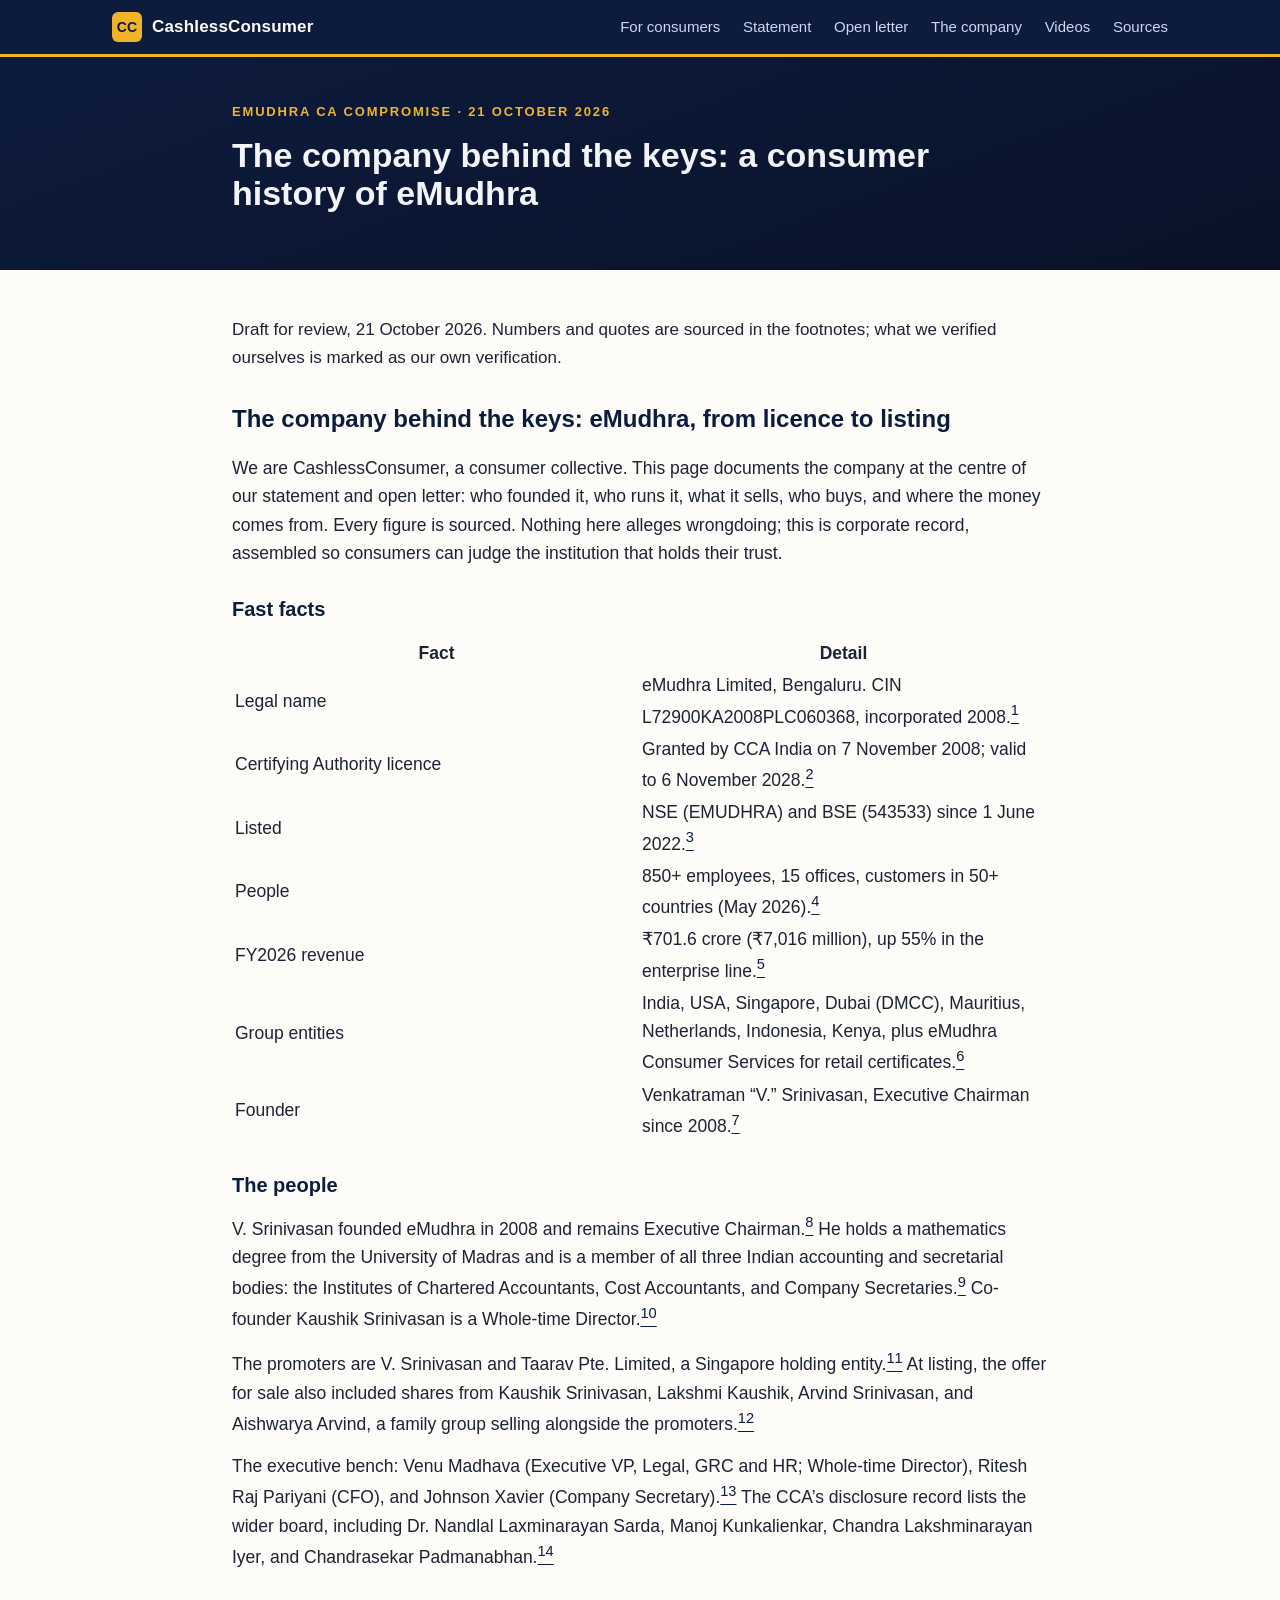
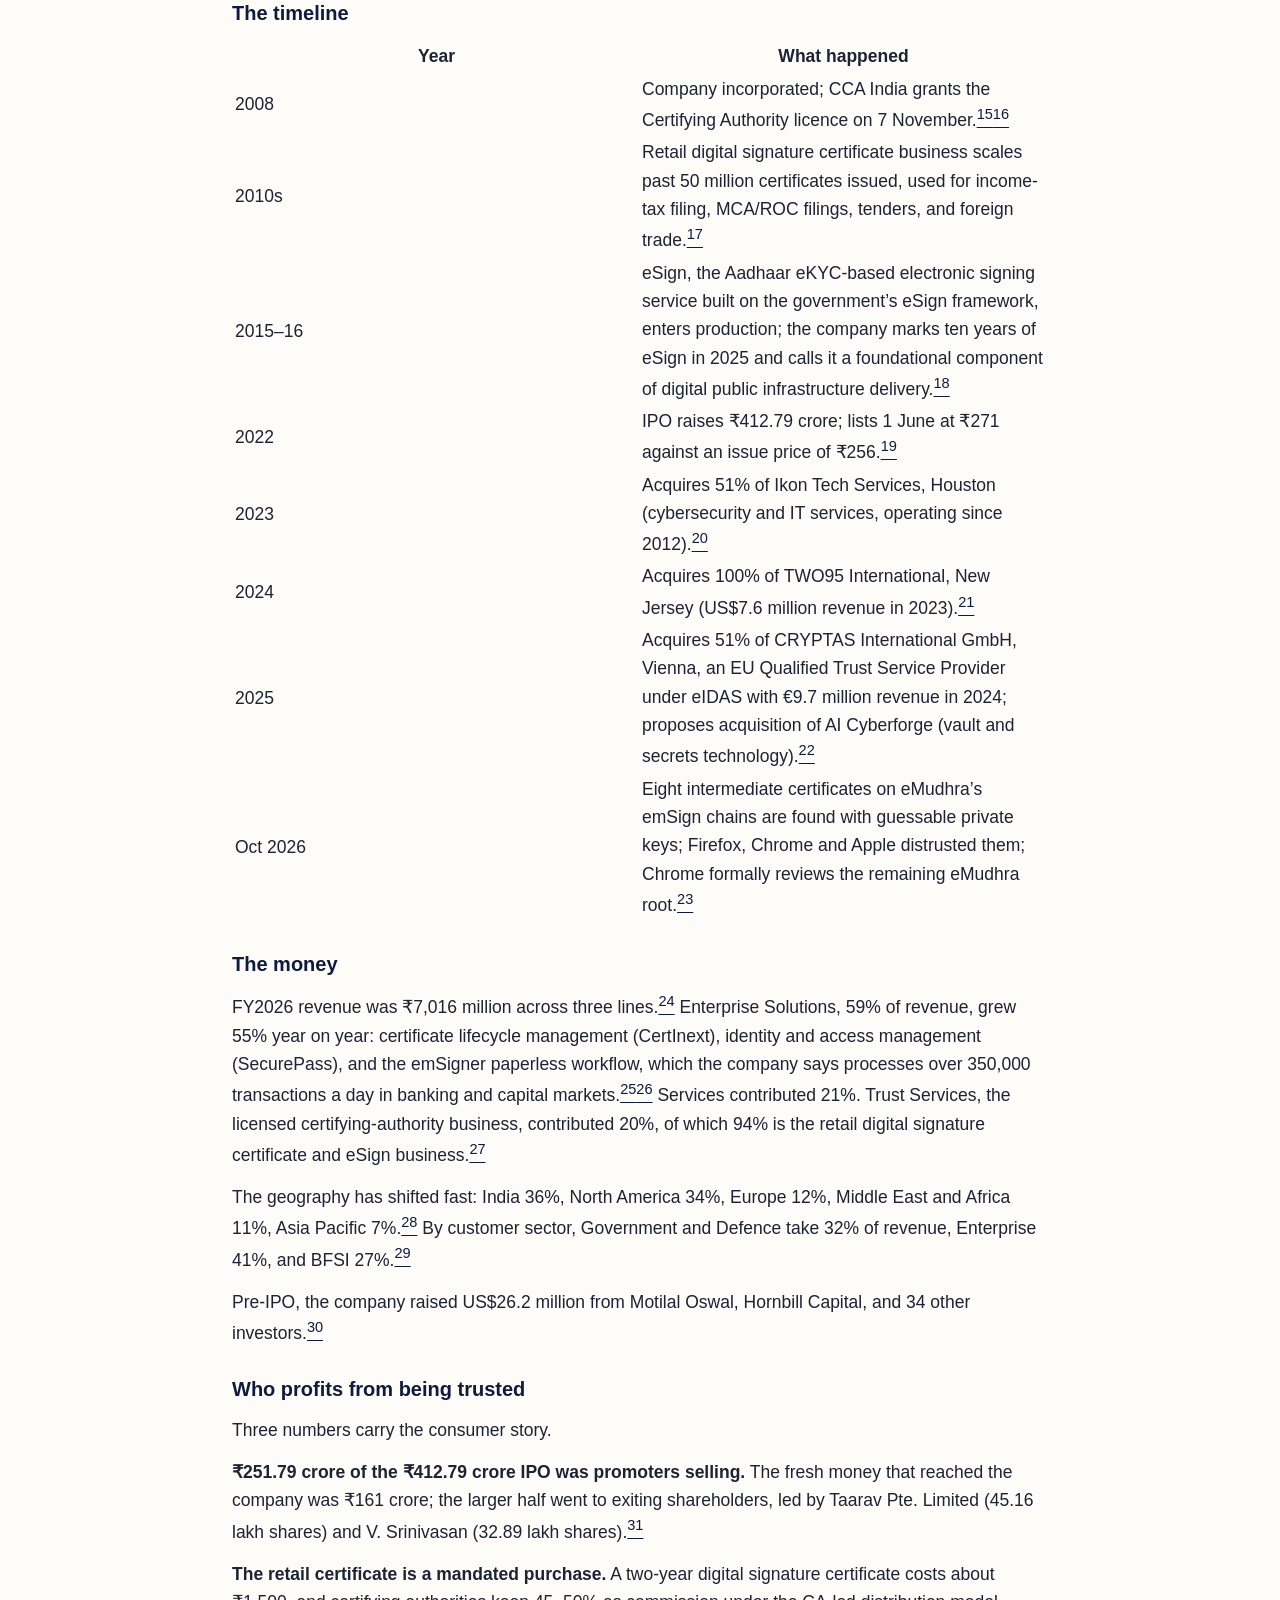
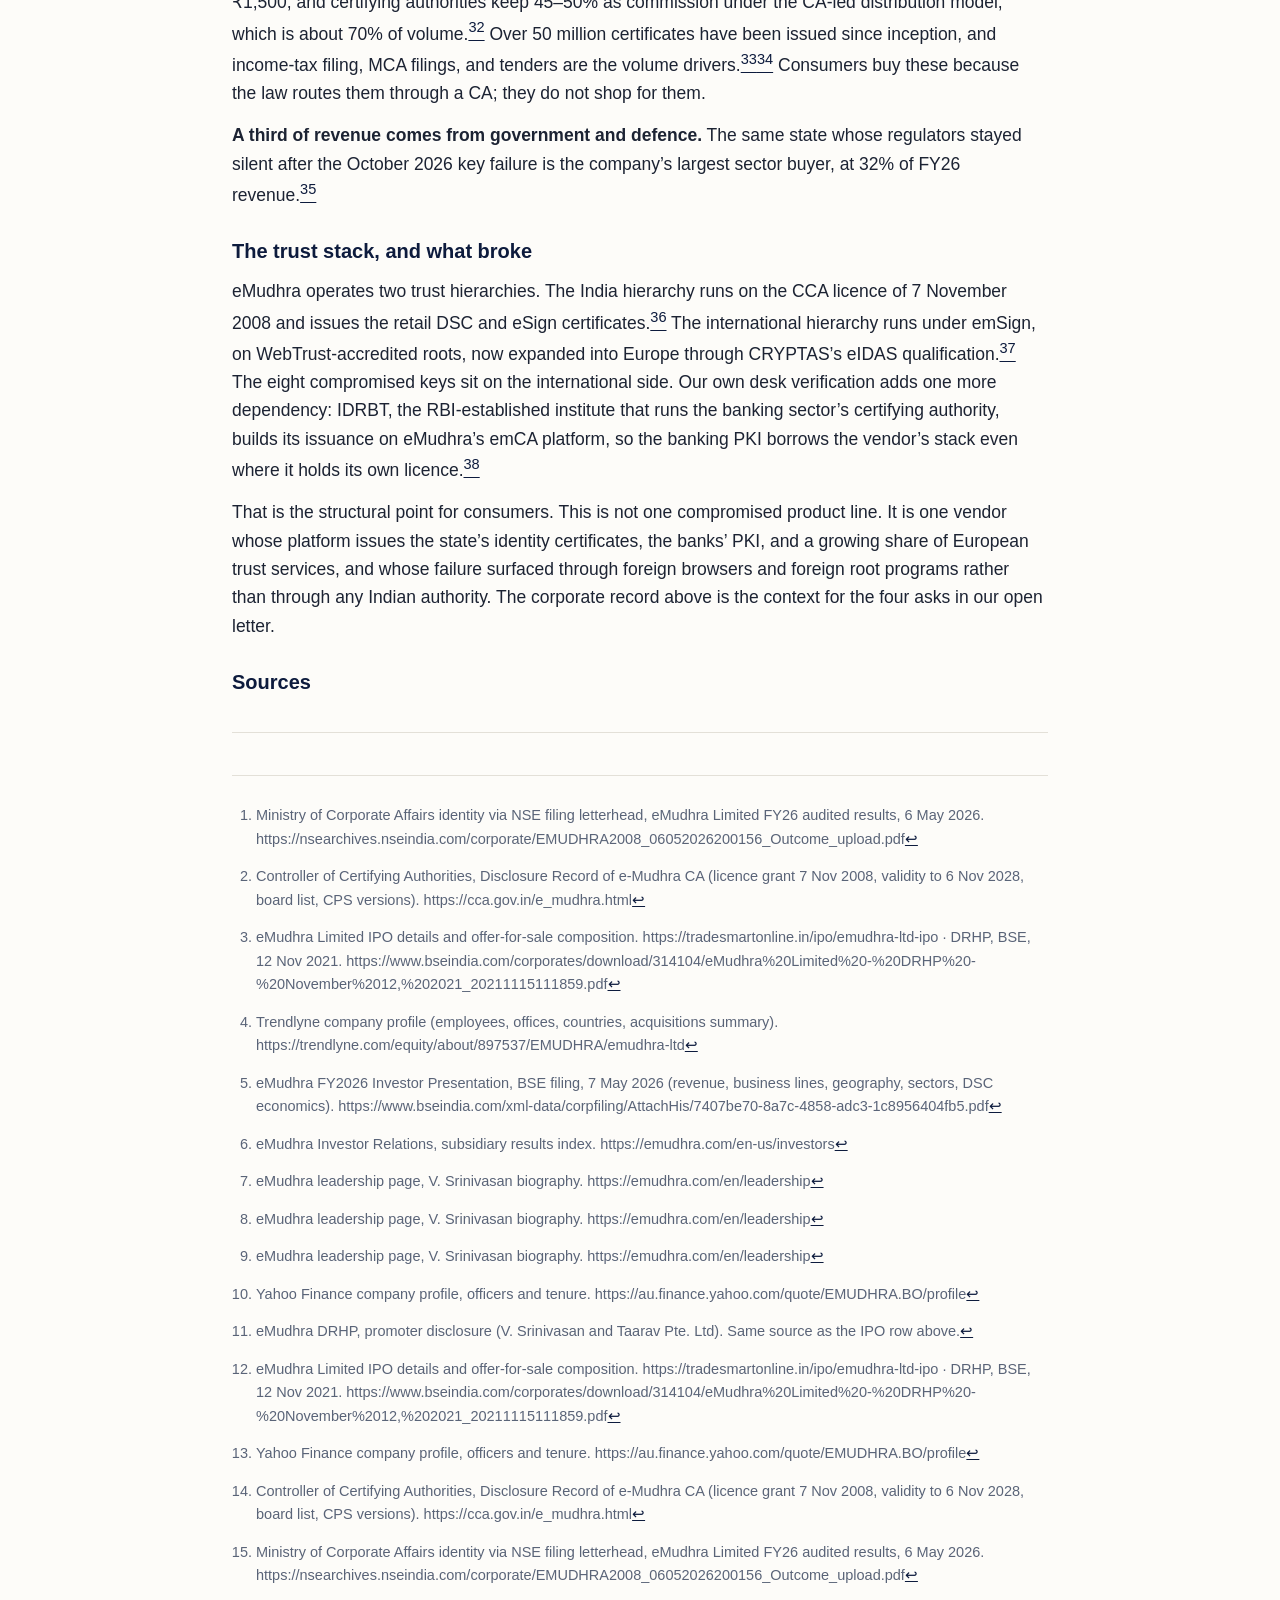
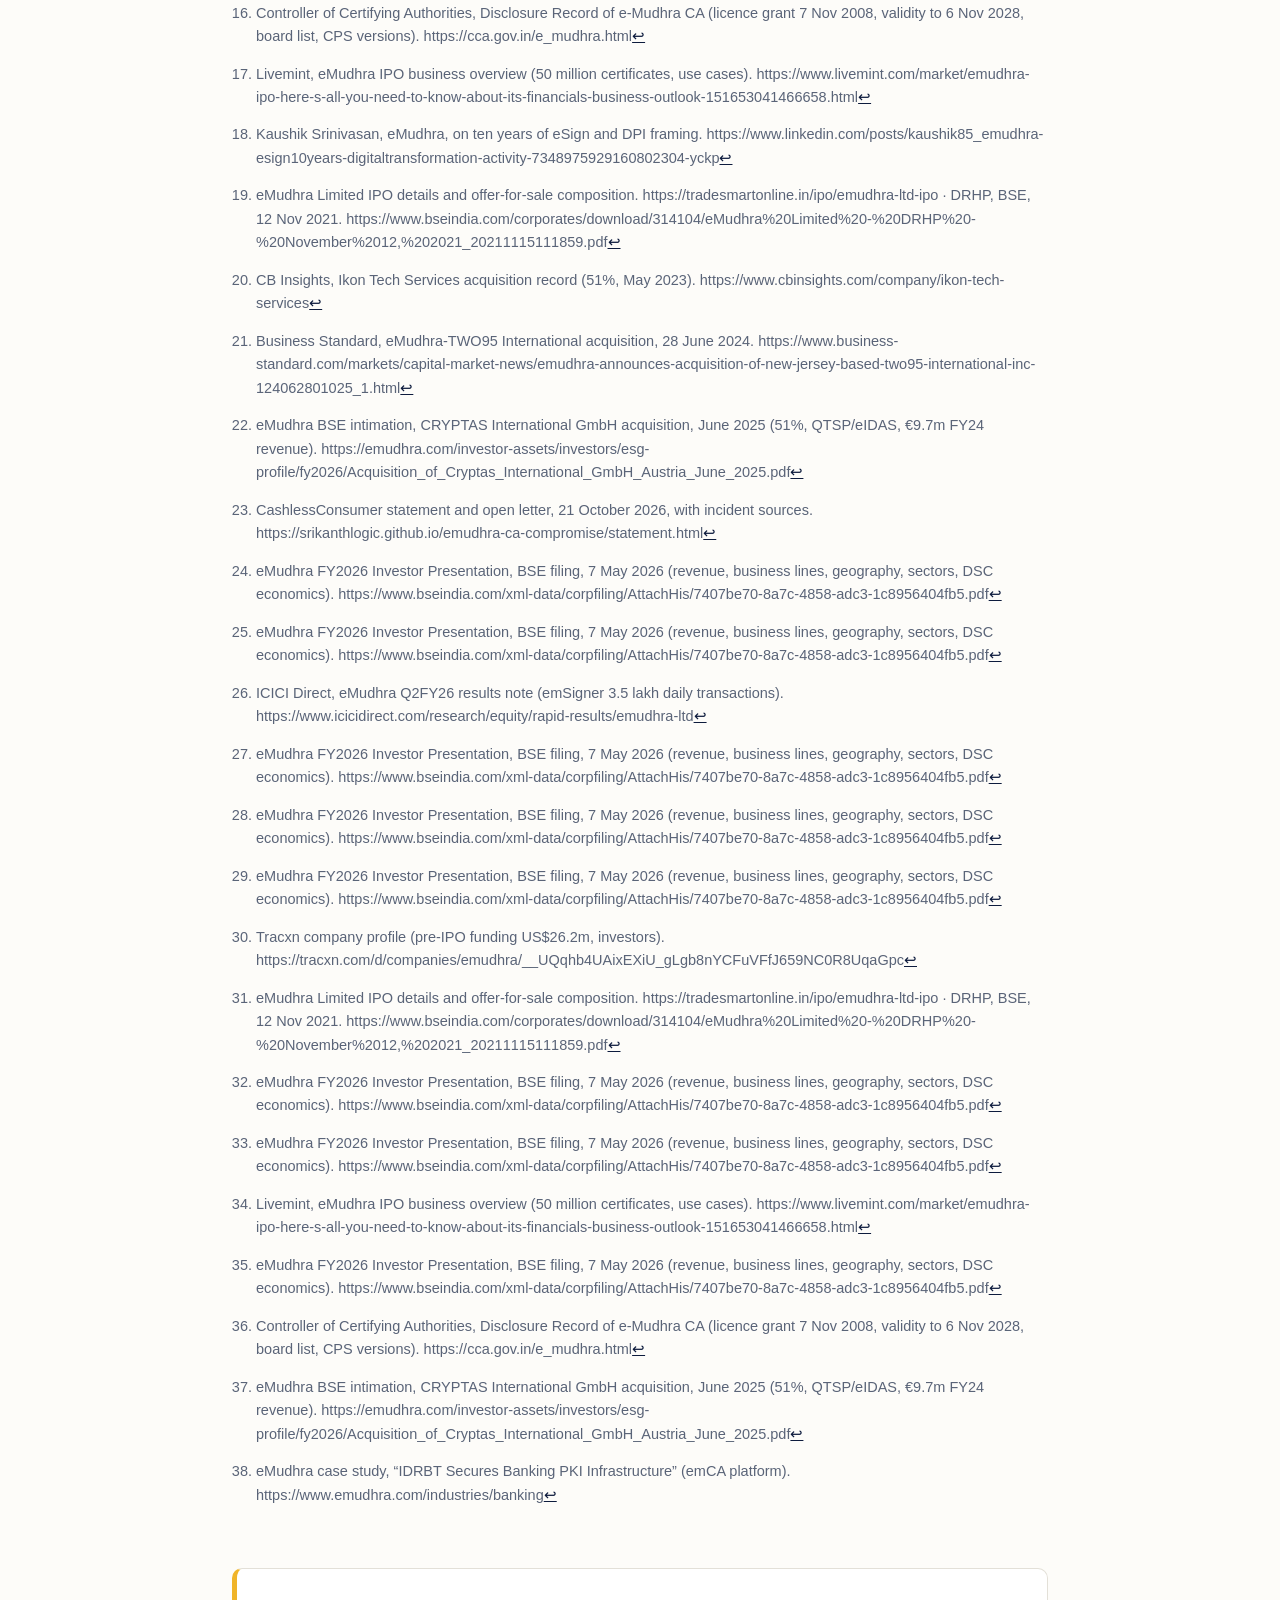
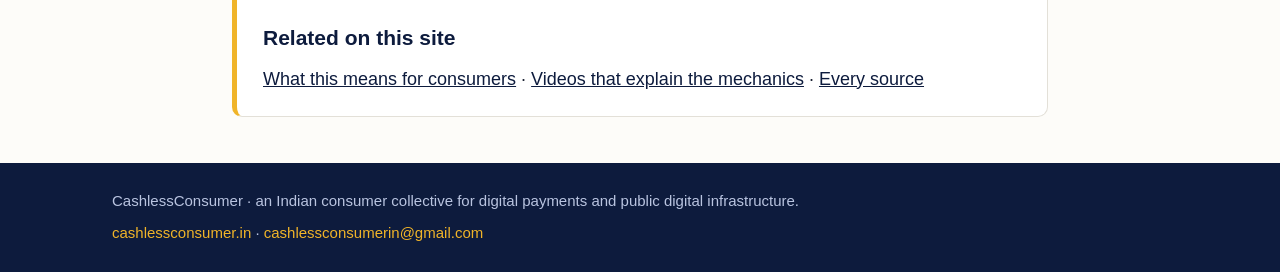
==== company.html @ e5aeb12b "Add corporate history page: people, licence, timeline, business, listing, acquisitions" ====
<!DOCTYPE html>
<html lang="en">
<head>
<meta charset="utf-8">
<meta name="viewport" content="width=device-width, initial-scale=1">
<title>The company behind the keys — eMudhra CA Compromise — CashlessConsumer</title>
<meta name="description" content="Who is eMudhra? A consumer-side corporate history: people, licence, business lines, listing, acquisitions, and what the October 2026 key compromise means for the trust it sells.">
<link rel="icon" href="favicon.svg" type="image/svg+xml">
<link rel="stylesheet" href="style.css">
</head>
<body>
<header class="site-header">
  <div class="wrap-wide">
    <a class="brand" href="index.html">
      <span class="brand-badge">CC</span>
      <span class="brand-name">CashlessConsumer</span>
    </a>
    <nav class="site-nav">
      <a href="index.html#consumers">For consumers</a>
      <a href="statement.html">Statement</a>
      <a href="letter.html">Open letter</a>
      <a href="company.html">The company</a>
      <a href="index.html#videos">Videos</a>
      <a href="index.html#sources">Sources</a>
    </nav>
  </div>
</header>
<main>
  <section class="hero" style="padding:44px 0 40px;">
    <div class="wrap">
      <div class="hero-kicker">eMudhra CA compromise · 21 October 2026</div>
      <h1 style="font-size:clamp(24px,4vw,34px);">The company behind the keys: a consumer history of eMudhra</h1>
    </div>
  </section>
  <section>
    <div class="wrap">
      <div class="banner-note">Draft for review, 21 October 2026. Numbers and quotes are sourced in the footnotes; what we verified ourselves is marked as our own verification.</div>
      <div class="prose">
<h2 id="the-company-behind-the-keys-emudhra-from-licence-to-listing">The
company behind the keys: eMudhra, from licence to listing</h2>
<p>We are CashlessConsumer, a consumer collective. This page documents
the company at the centre of our statement and open letter: who founded
it, who runs it, what it sells, who buys, and where the money comes
from. Every figure is sourced. Nothing here alleges wrongdoing; this is
corporate record, assembled so consumers can judge the institution that
holds their trust.</p>
<h3 id="fast-facts">Fast facts</h3>
<table>
<colgroup>
<col style="width: 50%" />
<col style="width: 50%" />
</colgroup>
<thead>
<tr class="header">
<th>Fact</th>
<th>Detail</th>
</tr>
</thead>
<tbody>
<tr class="odd">
<td>Legal name</td>
<td>eMudhra Limited, Bengaluru. CIN L72900KA2008PLC060368, incorporated
2008.<a href="#fn1" class="footnote-ref" id="fnref1"
role="doc-noteref"><sup>1</sup></a></td>
</tr>
<tr class="even">
<td>Certifying Authority licence</td>
<td>Granted by CCA India on 7 November 2008; valid to 6 November 2028.<a
href="#fn2" class="footnote-ref" id="fnref2"
role="doc-noteref"><sup>2</sup></a></td>
</tr>
<tr class="odd">
<td>Listed</td>
<td>NSE (EMUDHRA) and BSE (543533) since 1 June 2022.<a href="#fn3"
class="footnote-ref" id="fnref3"
role="doc-noteref"><sup>3</sup></a></td>
</tr>
<tr class="even">
<td>People</td>
<td>850+ employees, 15 offices, customers in 50+ countries (May 2026).<a
href="#fn4" class="footnote-ref" id="fnref4"
role="doc-noteref"><sup>4</sup></a></td>
</tr>
<tr class="odd">
<td>FY2026 revenue</td>
<td>₹701.6 crore (₹7,016 million), up 55% in the enterprise line.<a
href="#fn5" class="footnote-ref" id="fnref5"
role="doc-noteref"><sup>5</sup></a></td>
</tr>
<tr class="even">
<td>Group entities</td>
<td>India, USA, Singapore, Dubai (DMCC), Mauritius, Netherlands,
Indonesia, Kenya, plus eMudhra Consumer Services for retail
certificates.<a href="#fn6" class="footnote-ref" id="fnref6"
role="doc-noteref"><sup>6</sup></a></td>
</tr>
<tr class="odd">
<td>Founder</td>
<td>Venkatraman “V.” Srinivasan, Executive Chairman since 2008.<a
href="#fn7" class="footnote-ref" id="fnref7"
role="doc-noteref"><sup>7</sup></a></td>
</tr>
</tbody>
</table>
<h3 id="the-people">The people</h3>
<p>V. Srinivasan founded eMudhra in 2008 and remains Executive
Chairman.<a href="#fn8" class="footnote-ref" id="fnref8"
role="doc-noteref"><sup>8</sup></a> He holds a mathematics degree from
the University of Madras and is a member of all three Indian accounting
and secretarial bodies: the Institutes of Chartered Accountants, Cost
Accountants, and Company Secretaries.<a href="#fn9" class="footnote-ref"
id="fnref9" role="doc-noteref"><sup>9</sup></a> Co-founder Kaushik
Srinivasan is a Whole-time Director.<a href="#fn10" class="footnote-ref"
id="fnref10" role="doc-noteref"><sup>10</sup></a></p>
<p>The promoters are V. Srinivasan and Taarav Pte. Limited, a Singapore
holding entity.<a href="#fn11" class="footnote-ref" id="fnref11"
role="doc-noteref"><sup>11</sup></a> At listing, the offer for sale also
included shares from Kaushik Srinivasan, Lakshmi Kaushik, Arvind
Srinivasan, and Aishwarya Arvind, a family group selling alongside the
promoters.<a href="#fn12" class="footnote-ref" id="fnref12"
role="doc-noteref"><sup>12</sup></a></p>
<p>The executive bench: Venu Madhava (Executive VP, Legal, GRC and HR;
Whole-time Director), Ritesh Raj Pariyani (CFO), and Johnson Xavier
(Company Secretary).<a href="#fn13" class="footnote-ref" id="fnref13"
role="doc-noteref"><sup>13</sup></a> The CCA’s disclosure record lists
the wider board, including Dr. Nandlal Laxminarayan Sarda, Manoj
Kunkalienkar, Chandra Lakshminarayan Iyer, and Chandrasekar
Padmanabhan.<a href="#fn14" class="footnote-ref" id="fnref14"
role="doc-noteref"><sup>14</sup></a></p>
<h3 id="the-timeline">The timeline</h3>
<table>
<colgroup>
<col style="width: 50%" />
<col style="width: 50%" />
</colgroup>
<thead>
<tr class="header">
<th>Year</th>
<th>What happened</th>
</tr>
</thead>
<tbody>
<tr class="odd">
<td>2008</td>
<td>Company incorporated; CCA India grants the Certifying Authority
licence on 7 November.<a href="#fn15" class="footnote-ref" id="fnref15"
role="doc-noteref"><sup>15</sup></a><a href="#fn16" class="footnote-ref"
id="fnref16" role="doc-noteref"><sup>16</sup></a></td>
</tr>
<tr class="even">
<td>2010s</td>
<td>Retail digital signature certificate business scales past 50 million
certificates issued, used for income-tax filing, MCA/ROC filings,
tenders, and foreign trade.<a href="#fn17" class="footnote-ref"
id="fnref17" role="doc-noteref"><sup>17</sup></a></td>
</tr>
<tr class="odd">
<td>2015–16</td>
<td>eSign, the Aadhaar eKYC-based electronic signing service built on
the government’s eSign framework, enters production; the company marks
ten years of eSign in 2025 and calls it a foundational component of
digital public infrastructure delivery.<a href="#fn18"
class="footnote-ref" id="fnref18"
role="doc-noteref"><sup>18</sup></a></td>
</tr>
<tr class="even">
<td>2022</td>
<td>IPO raises ₹412.79 crore; lists 1 June at ₹271 against an issue
price of ₹256.<a href="#fn19" class="footnote-ref" id="fnref19"
role="doc-noteref"><sup>19</sup></a></td>
</tr>
<tr class="odd">
<td>2023</td>
<td>Acquires 51% of Ikon Tech Services, Houston (cybersecurity and IT
services, operating since 2012).<a href="#fn20" class="footnote-ref"
id="fnref20" role="doc-noteref"><sup>20</sup></a></td>
</tr>
<tr class="even">
<td>2024</td>
<td>Acquires 100% of TWO95 International, New Jersey (US$7.6 million
revenue in 2023).<a href="#fn21" class="footnote-ref" id="fnref21"
role="doc-noteref"><sup>21</sup></a></td>
</tr>
<tr class="odd">
<td>2025</td>
<td>Acquires 51% of CRYPTAS International GmbH, Vienna, an EU Qualified
Trust Service Provider under eIDAS with €9.7 million revenue in 2024;
proposes acquisition of AI Cyberforge (vault and secrets technology).<a
href="#fn22" class="footnote-ref" id="fnref22"
role="doc-noteref"><sup>22</sup></a></td>
</tr>
<tr class="even">
<td>Oct 2026</td>
<td>Eight intermediate certificates on eMudhra’s emSign chains are found
with guessable private keys; Firefox, Chrome and Apple distrusted them;
Chrome formally reviews the remaining eMudhra root.<a href="#fn23"
class="footnote-ref" id="fnref23"
role="doc-noteref"><sup>23</sup></a></td>
</tr>
</tbody>
</table>
<h3 id="the-money">The money</h3>
<p>FY2026 revenue was ₹7,016 million across three lines.<a href="#fn24"
class="footnote-ref" id="fnref24" role="doc-noteref"><sup>24</sup></a>
Enterprise Solutions, 59% of revenue, grew 55% year on year: certificate
lifecycle management (CertInext), identity and access management
(SecurePass), and the emSigner paperless workflow, which the company
says processes over 350,000 transactions a day in banking and capital
markets.<a href="#fn25" class="footnote-ref" id="fnref25"
role="doc-noteref"><sup>25</sup></a><a href="#fn26" class="footnote-ref"
id="fnref26" role="doc-noteref"><sup>26</sup></a> Services contributed
21%. Trust Services, the licensed certifying-authority business,
contributed 20%, of which 94% is the retail digital signature
certificate and eSign business.<a href="#fn27" class="footnote-ref"
id="fnref27" role="doc-noteref"><sup>27</sup></a></p>
<p>The geography has shifted fast: India 36%, North America 34%, Europe
12%, Middle East and Africa 11%, Asia Pacific 7%.<a href="#fn28"
class="footnote-ref" id="fnref28" role="doc-noteref"><sup>28</sup></a>
By customer sector, Government and Defence take 32% of revenue,
Enterprise 41%, and BFSI 27%.<a href="#fn29" class="footnote-ref"
id="fnref29" role="doc-noteref"><sup>29</sup></a></p>
<p>Pre-IPO, the company raised US$26.2 million from Motilal Oswal,
Hornbill Capital, and 34 other investors.<a href="#fn30"
class="footnote-ref" id="fnref30"
role="doc-noteref"><sup>30</sup></a></p>
<h3 id="who-profits-from-being-trusted">Who profits from being
trusted</h3>
<p>Three numbers carry the consumer story.</p>
<p><strong>₹251.79 crore of the ₹412.79 crore IPO was promoters
selling.</strong> The fresh money that reached the company was ₹161
crore; the larger half went to exiting shareholders, led by Taarav Pte.
Limited (45.16 lakh shares) and V. Srinivasan (32.89 lakh shares).<a
href="#fn31" class="footnote-ref" id="fnref31"
role="doc-noteref"><sup>31</sup></a></p>
<p><strong>The retail certificate is a mandated purchase.</strong> A
two-year digital signature certificate costs about ₹1,500, and
certifying authorities keep 45–50% as commission under the CA-led
distribution model, which is about 70% of volume.<a href="#fn32"
class="footnote-ref" id="fnref32" role="doc-noteref"><sup>32</sup></a>
Over 50 million certificates have been issued since inception, and
income-tax filing, MCA filings, and tenders are the volume drivers.<a
href="#fn33" class="footnote-ref" id="fnref33"
role="doc-noteref"><sup>33</sup></a><a href="#fn34" class="footnote-ref"
id="fnref34" role="doc-noteref"><sup>34</sup></a> Consumers buy these
because the law routes them through a CA; they do not shop for them.</p>
<p><strong>A third of revenue comes from government and
defence.</strong> The same state whose regulators stayed silent after
the October 2026 key failure is the company’s largest sector buyer, at
32% of FY26 revenue.<a href="#fn35" class="footnote-ref" id="fnref35"
role="doc-noteref"><sup>35</sup></a></p>
<h3 id="the-trust-stack-and-what-broke">The trust stack, and what
broke</h3>
<p>eMudhra operates two trust hierarchies. The India hierarchy runs on
the CCA licence of 7 November 2008 and issues the retail DSC and eSign
certificates.<a href="#fn36" class="footnote-ref" id="fnref36"
role="doc-noteref"><sup>36</sup></a> The international hierarchy runs
under emSign, on WebTrust-accredited roots, now expanded into Europe
through CRYPTAS’s eIDAS qualification.<a href="#fn37"
class="footnote-ref" id="fnref37" role="doc-noteref"><sup>37</sup></a>
The eight compromised keys sit on the international side. Our own desk
verification adds one more dependency: IDRBT, the RBI-established
institute that runs the banking sector’s certifying authority, builds
its issuance on eMudhra’s emCA platform, so the banking PKI borrows the
vendor’s stack even where it holds its own licence.<a href="#fn38"
class="footnote-ref" id="fnref38"
role="doc-noteref"><sup>38</sup></a></p>
<p>That is the structural point for consumers. This is not one
compromised product line. It is one vendor whose platform issues the
state’s identity certificates, the banks’ PKI, and a growing share of
European trust services, and whose failure surfaced through foreign
browsers and foreign root programs rather than through any Indian
authority. The corporate record above is the context for the four asks
in our open letter.</p>
<h3 id="sources">Sources</h3>
<section class="footnotes footnotes-end-of-document"
role="doc-endnotes">
<hr />
<ol>
<li id="fn1" role="doc-endnote"><p>Ministry of Corporate Affairs
identity via NSE filing letterhead, eMudhra Limited FY26 audited
results, 6 May 2026.
https://nsearchives.nseindia.com/corporate/EMUDHRA2008_06052026200156_Outcome_upload.pdf<a
href="#fnref1" class="footnote-back" role="doc-backlink">↩︎</a></p></li>
<li id="fn2" role="doc-endnote"><p>Controller of Certifying Authorities,
Disclosure Record of e-Mudhra CA (licence grant 7 Nov 2008, validity to
6 Nov 2028, board list, CPS versions).
https://cca.gov.in/e_mudhra.html<a href="#fnref2" class="footnote-back"
role="doc-backlink">↩︎</a></p></li>
<li id="fn3" role="doc-endnote"><p>eMudhra Limited IPO details and
offer-for-sale composition.
https://tradesmartonline.in/ipo/emudhra-ltd-ipo · DRHP, BSE, 12 Nov
2021.
https://www.bseindia.com/corporates/download/314104/eMudhra%20Limited%20-%20DRHP%20-%20November%2012,%202021_20211115111859.pdf<a
href="#fnref3" class="footnote-back" role="doc-backlink">↩︎</a></p></li>
<li id="fn4" role="doc-endnote"><p>Trendlyne company profile (employees,
offices, countries, acquisitions summary).
https://trendlyne.com/equity/about/897537/EMUDHRA/emudhra-ltd<a
href="#fnref4" class="footnote-back" role="doc-backlink">↩︎</a></p></li>
<li id="fn5" role="doc-endnote"><p>eMudhra FY2026 Investor Presentation,
BSE filing, 7 May 2026 (revenue, business lines, geography, sectors, DSC
economics).
https://www.bseindia.com/xml-data/corpfiling/AttachHis/7407be70-8a7c-4858-adc3-1c8956404fb5.pdf<a
href="#fnref5" class="footnote-back" role="doc-backlink">↩︎</a></p></li>
<li id="fn6" role="doc-endnote"><p>eMudhra Investor Relations,
subsidiary results index. https://emudhra.com/en-us/investors<a
href="#fnref6" class="footnote-back" role="doc-backlink">↩︎</a></p></li>
<li id="fn7" role="doc-endnote"><p>eMudhra leadership page, V.
Srinivasan biography. https://emudhra.com/en/leadership<a href="#fnref7"
class="footnote-back" role="doc-backlink">↩︎</a></p></li>
<li id="fn8" role="doc-endnote"><p>eMudhra leadership page, V.
Srinivasan biography. https://emudhra.com/en/leadership<a href="#fnref8"
class="footnote-back" role="doc-backlink">↩︎</a></p></li>
<li id="fn9" role="doc-endnote"><p>eMudhra leadership page, V.
Srinivasan biography. https://emudhra.com/en/leadership<a href="#fnref9"
class="footnote-back" role="doc-backlink">↩︎</a></p></li>
<li id="fn10" role="doc-endnote"><p>Yahoo Finance company profile,
officers and tenure.
https://au.finance.yahoo.com/quote/EMUDHRA.BO/profile<a href="#fnref10"
class="footnote-back" role="doc-backlink">↩︎</a></p></li>
<li id="fn11" role="doc-endnote"><p>eMudhra DRHP, promoter disclosure
(V. Srinivasan and Taarav Pte. Ltd). Same source as the IPO row above.<a
href="#fnref11" class="footnote-back"
role="doc-backlink">↩︎</a></p></li>
<li id="fn12" role="doc-endnote"><p>eMudhra Limited IPO details and
offer-for-sale composition.
https://tradesmartonline.in/ipo/emudhra-ltd-ipo · DRHP, BSE, 12 Nov
2021.
https://www.bseindia.com/corporates/download/314104/eMudhra%20Limited%20-%20DRHP%20-%20November%2012,%202021_20211115111859.pdf<a
href="#fnref12" class="footnote-back"
role="doc-backlink">↩︎</a></p></li>
<li id="fn13" role="doc-endnote"><p>Yahoo Finance company profile,
officers and tenure.
https://au.finance.yahoo.com/quote/EMUDHRA.BO/profile<a href="#fnref13"
class="footnote-back" role="doc-backlink">↩︎</a></p></li>
<li id="fn14" role="doc-endnote"><p>Controller of Certifying
Authorities, Disclosure Record of e-Mudhra CA (licence grant 7 Nov 2008,
validity to 6 Nov 2028, board list, CPS versions).
https://cca.gov.in/e_mudhra.html<a href="#fnref14" class="footnote-back"
role="doc-backlink">↩︎</a></p></li>
<li id="fn15" role="doc-endnote"><p>Ministry of Corporate Affairs
identity via NSE filing letterhead, eMudhra Limited FY26 audited
results, 6 May 2026.
https://nsearchives.nseindia.com/corporate/EMUDHRA2008_06052026200156_Outcome_upload.pdf<a
href="#fnref15" class="footnote-back"
role="doc-backlink">↩︎</a></p></li>
<li id="fn16" role="doc-endnote"><p>Controller of Certifying
Authorities, Disclosure Record of e-Mudhra CA (licence grant 7 Nov 2008,
validity to 6 Nov 2028, board list, CPS versions).
https://cca.gov.in/e_mudhra.html<a href="#fnref16" class="footnote-back"
role="doc-backlink">↩︎</a></p></li>
<li id="fn17" role="doc-endnote"><p>Livemint, eMudhra IPO business
overview (50 million certificates, use cases).
https://www.livemint.com/market/emudhra-ipo-here-s-all-you-need-to-know-about-its-financials-business-outlook-151653041466658.html<a
href="#fnref17" class="footnote-back"
role="doc-backlink">↩︎</a></p></li>
<li id="fn18" role="doc-endnote"><p>Kaushik Srinivasan, eMudhra, on ten
years of eSign and DPI framing.
https://www.linkedin.com/posts/kaushik85_emudhra-esign10years-digitaltransformation-activity-7348975929160802304-yckp<a
href="#fnref18" class="footnote-back"
role="doc-backlink">↩︎</a></p></li>
<li id="fn19" role="doc-endnote"><p>eMudhra Limited IPO details and
offer-for-sale composition.
https://tradesmartonline.in/ipo/emudhra-ltd-ipo · DRHP, BSE, 12 Nov
2021.
https://www.bseindia.com/corporates/download/314104/eMudhra%20Limited%20-%20DRHP%20-%20November%2012,%202021_20211115111859.pdf<a
href="#fnref19" class="footnote-back"
role="doc-backlink">↩︎</a></p></li>
<li id="fn20" role="doc-endnote"><p>CB Insights, Ikon Tech Services
acquisition record (51%, May 2023).
https://www.cbinsights.com/company/ikon-tech-services<a href="#fnref20"
class="footnote-back" role="doc-backlink">↩︎</a></p></li>
<li id="fn21" role="doc-endnote"><p>Business Standard, eMudhra-TWO95
International acquisition, 28 June 2024.
https://www.business-standard.com/markets/capital-market-news/emudhra-announces-acquisition-of-new-jersey-based-two95-international-inc-124062801025_1.html<a
href="#fnref21" class="footnote-back"
role="doc-backlink">↩︎</a></p></li>
<li id="fn22" role="doc-endnote"><p>eMudhra BSE intimation, CRYPTAS
International GmbH acquisition, June 2025 (51%, QTSP/eIDAS, €9.7m FY24
revenue).
https://emudhra.com/investor-assets/investors/esg-profile/fy2026/Acquisition_of_Cryptas_International_GmbH_Austria_June_2025.pdf<a
href="#fnref22" class="footnote-back"
role="doc-backlink">↩︎</a></p></li>
<li id="fn23" role="doc-endnote"><p>CashlessConsumer statement and open
letter, 21 October 2026, with incident sources.
https://srikanthlogic.github.io/emudhra-ca-compromise/statement.html<a
href="#fnref23" class="footnote-back"
role="doc-backlink">↩︎</a></p></li>
<li id="fn24" role="doc-endnote"><p>eMudhra FY2026 Investor
Presentation, BSE filing, 7 May 2026 (revenue, business lines,
geography, sectors, DSC economics).
https://www.bseindia.com/xml-data/corpfiling/AttachHis/7407be70-8a7c-4858-adc3-1c8956404fb5.pdf<a
href="#fnref24" class="footnote-back"
role="doc-backlink">↩︎</a></p></li>
<li id="fn25" role="doc-endnote"><p>eMudhra FY2026 Investor
Presentation, BSE filing, 7 May 2026 (revenue, business lines,
geography, sectors, DSC economics).
https://www.bseindia.com/xml-data/corpfiling/AttachHis/7407be70-8a7c-4858-adc3-1c8956404fb5.pdf<a
href="#fnref25" class="footnote-back"
role="doc-backlink">↩︎</a></p></li>
<li id="fn26" role="doc-endnote"><p>ICICI Direct, eMudhra Q2FY26 results
note (emSigner 3.5 lakh daily transactions).
https://www.icicidirect.com/research/equity/rapid-results/emudhra-ltd<a
href="#fnref26" class="footnote-back"
role="doc-backlink">↩︎</a></p></li>
<li id="fn27" role="doc-endnote"><p>eMudhra FY2026 Investor
Presentation, BSE filing, 7 May 2026 (revenue, business lines,
geography, sectors, DSC economics).
https://www.bseindia.com/xml-data/corpfiling/AttachHis/7407be70-8a7c-4858-adc3-1c8956404fb5.pdf<a
href="#fnref27" class="footnote-back"
role="doc-backlink">↩︎</a></p></li>
<li id="fn28" role="doc-endnote"><p>eMudhra FY2026 Investor
Presentation, BSE filing, 7 May 2026 (revenue, business lines,
geography, sectors, DSC economics).
https://www.bseindia.com/xml-data/corpfiling/AttachHis/7407be70-8a7c-4858-adc3-1c8956404fb5.pdf<a
href="#fnref28" class="footnote-back"
role="doc-backlink">↩︎</a></p></li>
<li id="fn29" role="doc-endnote"><p>eMudhra FY2026 Investor
Presentation, BSE filing, 7 May 2026 (revenue, business lines,
geography, sectors, DSC economics).
https://www.bseindia.com/xml-data/corpfiling/AttachHis/7407be70-8a7c-4858-adc3-1c8956404fb5.pdf<a
href="#fnref29" class="footnote-back"
role="doc-backlink">↩︎</a></p></li>
<li id="fn30" role="doc-endnote"><p>Tracxn company profile (pre-IPO
funding US$26.2m, investors).
https://tracxn.com/d/companies/emudhra/__UQqhb4UAixEXiU_gLgb8nYCFuVFfJ659NC0R8UqaGpc<a
href="#fnref30" class="footnote-back"
role="doc-backlink">↩︎</a></p></li>
<li id="fn31" role="doc-endnote"><p>eMudhra Limited IPO details and
offer-for-sale composition.
https://tradesmartonline.in/ipo/emudhra-ltd-ipo · DRHP, BSE, 12 Nov
2021.
https://www.bseindia.com/corporates/download/314104/eMudhra%20Limited%20-%20DRHP%20-%20November%2012,%202021_20211115111859.pdf<a
href="#fnref31" class="footnote-back"
role="doc-backlink">↩︎</a></p></li>
<li id="fn32" role="doc-endnote"><p>eMudhra FY2026 Investor
Presentation, BSE filing, 7 May 2026 (revenue, business lines,
geography, sectors, DSC economics).
https://www.bseindia.com/xml-data/corpfiling/AttachHis/7407be70-8a7c-4858-adc3-1c8956404fb5.pdf<a
href="#fnref32" class="footnote-back"
role="doc-backlink">↩︎</a></p></li>
<li id="fn33" role="doc-endnote"><p>eMudhra FY2026 Investor
Presentation, BSE filing, 7 May 2026 (revenue, business lines,
geography, sectors, DSC economics).
https://www.bseindia.com/xml-data/corpfiling/AttachHis/7407be70-8a7c-4858-adc3-1c8956404fb5.pdf<a
href="#fnref33" class="footnote-back"
role="doc-backlink">↩︎</a></p></li>
<li id="fn34" role="doc-endnote"><p>Livemint, eMudhra IPO business
overview (50 million certificates, use cases).
https://www.livemint.com/market/emudhra-ipo-here-s-all-you-need-to-know-about-its-financials-business-outlook-151653041466658.html<a
href="#fnref34" class="footnote-back"
role="doc-backlink">↩︎</a></p></li>
<li id="fn35" role="doc-endnote"><p>eMudhra FY2026 Investor
Presentation, BSE filing, 7 May 2026 (revenue, business lines,
geography, sectors, DSC economics).
https://www.bseindia.com/xml-data/corpfiling/AttachHis/7407be70-8a7c-4858-adc3-1c8956404fb5.pdf<a
href="#fnref35" class="footnote-back"
role="doc-backlink">↩︎</a></p></li>
<li id="fn36" role="doc-endnote"><p>Controller of Certifying
Authorities, Disclosure Record of e-Mudhra CA (licence grant 7 Nov 2008,
validity to 6 Nov 2028, board list, CPS versions).
https://cca.gov.in/e_mudhra.html<a href="#fnref36" class="footnote-back"
role="doc-backlink">↩︎</a></p></li>
<li id="fn37" role="doc-endnote"><p>eMudhra BSE intimation, CRYPTAS
International GmbH acquisition, June 2025 (51%, QTSP/eIDAS, €9.7m FY24
revenue).
https://emudhra.com/investor-assets/investors/esg-profile/fy2026/Acquisition_of_Cryptas_International_GmbH_Austria_June_2025.pdf<a
href="#fnref37" class="footnote-back"
role="doc-backlink">↩︎</a></p></li>
<li id="fn38" role="doc-endnote"><p>eMudhra case study, “IDRBT Secures
Banking PKI Infrastructure” (emCA platform).
https://www.emudhra.com/industries/banking<a href="#fnref38"
class="footnote-back" role="doc-backlink">↩︎</a></p></li>
</ol>
</section>

      </div>
      <div class="callout">
        <h3>Related on this site</h3>
        <p><a href="index.html#consumers">What this means for consumers</a> · <a href="index.html#videos">Videos that explain the mechanics</a> · <a href="index.html#sources">Every source</a></p>
      </div>
    </div>
  </section>
</main>
<footer class="site-footer">
  <div class="wrap-wide">
    <div>CashlessConsumer · an Indian consumer collective for digital payments and public digital infrastructure.</div>
    <div><a href="https://cashlessconsumer.in">cashlessconsumer.in</a> · <a href="mailto:cashlessconsumerin@gmail.com">cashlessconsumerin@gmail.com</a></div>
  </div>
</footer>
</body>
</html>
---- style.css ----
/* CashlessConsumer — eMudhra CA compromise incident site.
   Brand: navy #0d1b3d, amber #f0b429, per Identities/cashlessconsumer.yaml. */

:root {
  --navy: #0d1b3d;
  --navy-deep: #091228;
  --amber: #f0b429;
  --blue: #8fa8e0;
  --ink: #1c2333;
  --muted: #5a6478;
  --paper: #fdfcf9;
  --card: #ffffff;
  --line: #e3e0d8;
  --ok: #1e7d43;
  --bad: #b3362b;
}

* { box-sizing: border-box; }

html { scroll-behavior: smooth; }

body {
  margin: 0;
  font-family: "Source Sans 3", "Source Sans Pro", -apple-system, "Segoe UI", Roboto, "Noto Sans", sans-serif;
  color: var(--ink);
  background: var(--paper);
  line-height: 1.62;
  font-size: 17px;
}

.wrap { max-width: 860px; margin: 0 auto; padding: 0 22px; }
.wrap-wide { max-width: 1100px; margin: 0 auto; padding: 0 22px; }

/* Header */
.site-header {
  background: var(--navy);
  border-bottom: 3px solid var(--amber);
  position: sticky;
  top: 0;
  z-index: 10;
}
.site-header .wrap-wide {
  display: flex;
  align-items: center;
  justify-content: space-between;
  flex-wrap: wrap;
  gap: 8px;
  padding-top: 12px;
  padding-bottom: 12px;
}
.brand {
  display: flex;
  align-items: center;
  gap: 10px;
  color: #fff;
  text-decoration: none;
  font-weight: 700;
  letter-spacing: 0.01em;
}
.brand-badge {
  display: inline-flex;
  align-items: center;
  justify-content: center;
  width: 30px;
  height: 30px;
  border-radius: 6px;
  background: var(--amber);
  color: var(--navy);
  font-weight: 800;
  font-size: 14px;
}
.site-nav a {
  color: #cdd7ef;
  text-decoration: none;
  margin-left: 18px;
  font-size: 15px;
}
.site-nav a:hover { color: var(--amber); }

/* Hero */
.hero {
  background: linear-gradient(160deg, var(--navy) 0%, var(--navy-deep) 100%);
  color: #f2f4fa;
  padding: 64px 0 52px;
}
.hero-kicker {
  color: var(--amber);
  text-transform: uppercase;
  letter-spacing: 0.14em;
  font-size: 13px;
  font-weight: 700;
  margin-bottom: 14px;
}
.hero h1 {
  font-size: clamp(30px, 5.4vw, 52px);
  line-height: 1.12;
  margin: 0 0 18px;
  font-weight: 800;
}
.hero h1 .amber { color: var(--amber); }
.hero-sub { max-width: 46em; font-size: 19px; color: #cfd8ee; }
.hero-ctas { display: flex; flex-wrap: wrap; gap: 12px; margin: 26px 0 34px; }
.btn {
  display: inline-block;
  padding: 11px 20px;
  border-radius: 8px;
  border: 1px solid #3d4f80;
  color: #e8edf9;
  text-decoration: none;
  font-weight: 600;
  font-size: 16px;
}
.btn:hover { border-color: var(--amber); color: var(--amber); }
.btn-primary { background: var(--amber); border-color: var(--amber); color: var(--navy); }
.btn-primary:hover { filter: brightness(1.06); color: var(--navy); }

.stat-row { display: flex; flex-wrap: wrap; gap: 14px; }
.stat {
  flex: 1 1 160px;
  background: rgba(255,255,255,0.05);
  border: 1px solid #2c3c66;
  border-radius: 10px;
  padding: 14px 16px;
}
.stat-num { font-size: 30px; font-weight: 800; color: var(--amber); line-height: 1.1; }
.stat-label { font-size: 14px; color: #b9c4e0; margin-top: 4px; }

/* Sections */
section { padding: 46px 0; }
.band { background: #f4f1ea; border-top: 1px solid var(--line); border-bottom: 1px solid var(--line); }
h2 { font-size: 30px; line-height: 1.2; margin: 0 0 20px; color: var(--navy); }
h3 { font-size: 21px; color: var(--navy); margin: 30px 0 10px; }
h4 { margin: 0 0 8px; }
p { margin: 0 0 14px; }
a { color: var(--navy); }
.fine { color: var(--muted); font-size: 15px; }

.plain-list { padding-left: 22px; margin: 0 0 16px; }
.plain-list li { margin-bottom: 12px; }
.fn { font-size: 13px; vertical-align: super; text-decoration: none; color: var(--blue); }
pre {
  background: var(--navy-deep);
  color: #d9e2f7;
  padding: 14px 16px;
  border-radius: 8px;
  overflow-x: auto;
  font-size: 14.5px;
}
code { font-family: ui-monospace, "SFMono-Regular", Menlo, Consolas, monospace; }

/* Timeline */
.timeline { list-style: none; padding: 0; margin: 0; }
.timeline li {
  display: grid;
  grid-template-columns: 130px 1fr;
  gap: 14px;
  padding: 12px 0;
  border-bottom: 1px dashed var(--line);
}
.timeline li:last-child { border-bottom: none; }
.tl-date { font-weight: 700; color: var(--navy); }

/* Consumer columns */
.cols { display: flex; flex-wrap: wrap; gap: 16px; margin: 16px 0; }
.col { flex: 1 1 300px; background: var(--card); border-radius: 10px; padding: 18px 20px; border: 1px solid var(--line); }
.col.ok { border-top: 4px solid var(--ok); }
.col.bad { border-top: 4px solid var(--bad); }
.col ul { margin: 0; padding-left: 20px; }
.col li { margin-bottom: 8px; }

/* Videos */
.videos { display: grid; grid-template-columns: repeat(auto-fit, minmax(250px, 1fr)); gap: 20px; }
.video-card { background: var(--card); border: 1px solid var(--line); border-radius: 10px; padding: 14px; }
.video-embed { position: relative; padding-top: 56.25%; margin-bottom: 12px; }
.video-embed iframe {
  position: absolute;
  inset: 0;
  width: 100%;
  height: 100%;
  border: 0;
  border-radius: 6px;
}
.video-card h4 { font-size: 17px; }

/* Sources */
.src-list { padding-left: 22px; }
.src-list li { margin-bottom: 12px; font-size: 15.5px; }
.src-list a { word-break: break-all; }

/* Callout + footer */
.callout { background: var(--card); border: 1px solid var(--line); border-left: 5px solid var(--amber); border-radius: 10px; padding: 22px 26px; }
.callout p { margin: 0; font-size: 18px; }
.site-footer {
  background: var(--navy);
  color: #b9c4e0;
  padding: 26px 0;
  font-size: 15px;
}
.site-footer .wrap-wide { display: flex; justify-content: space-between; flex-wrap: wrap; gap: 8px; }
.site-footer a { color: var(--amber); text-decoration: none; }

/* Document pages (statement, letter) */
.doc-header { background: var(--navy); color: #f2f4fa; padding: 44px 0 36px; border-bottom: 3px solid var(--amber); }
.doc-kicker { color: var(--amber); text-transform: uppercase; letter-spacing: 0.12em; font-size: 12.5px; font-weight: 700; margin-bottom: 10px; }
.doc-header h1 { font-size: clamp(24px, 4vw, 36px); line-height: 1.2; margin: 0 0 8px; }
.doc-meta { color: #b9c4e0; font-size: 15px; margin-top: 10px; }
.doc-meta a { color: var(--amber); }
.prose { font-size: 17.5px; }
.prose h2 { font-size: 24px; margin-top: 34px; }
.prose h3 { font-size: 20px; margin-top: 26px; }
.prose ol, .prose ul { padding-left: 24px; }
.prose li { margin-bottom: 10px; }
.prose blockquote {
  margin: 18px 0;
  padding: 12px 18px;
  border-left: 4px solid var(--amber);
  background: #f7f4ed;
  color: var(--muted);
  font-size: 16px;
}
.prose hr { border: none; border-top: 1px solid var(--line); margin: 28px 0; }
.footnotes { font-size: 14.5px; color: var(--muted); border-top: 1px solid var(--line); margin-top: 34px; padding-top: 14px; }
.footnotes a { word-break: break-all; }

@media (max-width: 640px) {
  .site-nav a { margin-left: 12px; font-size: 13.5px; }
  .timeline li { grid-template-columns: 1fr; gap: 2px; }
  body { font-size: 16px; }
}
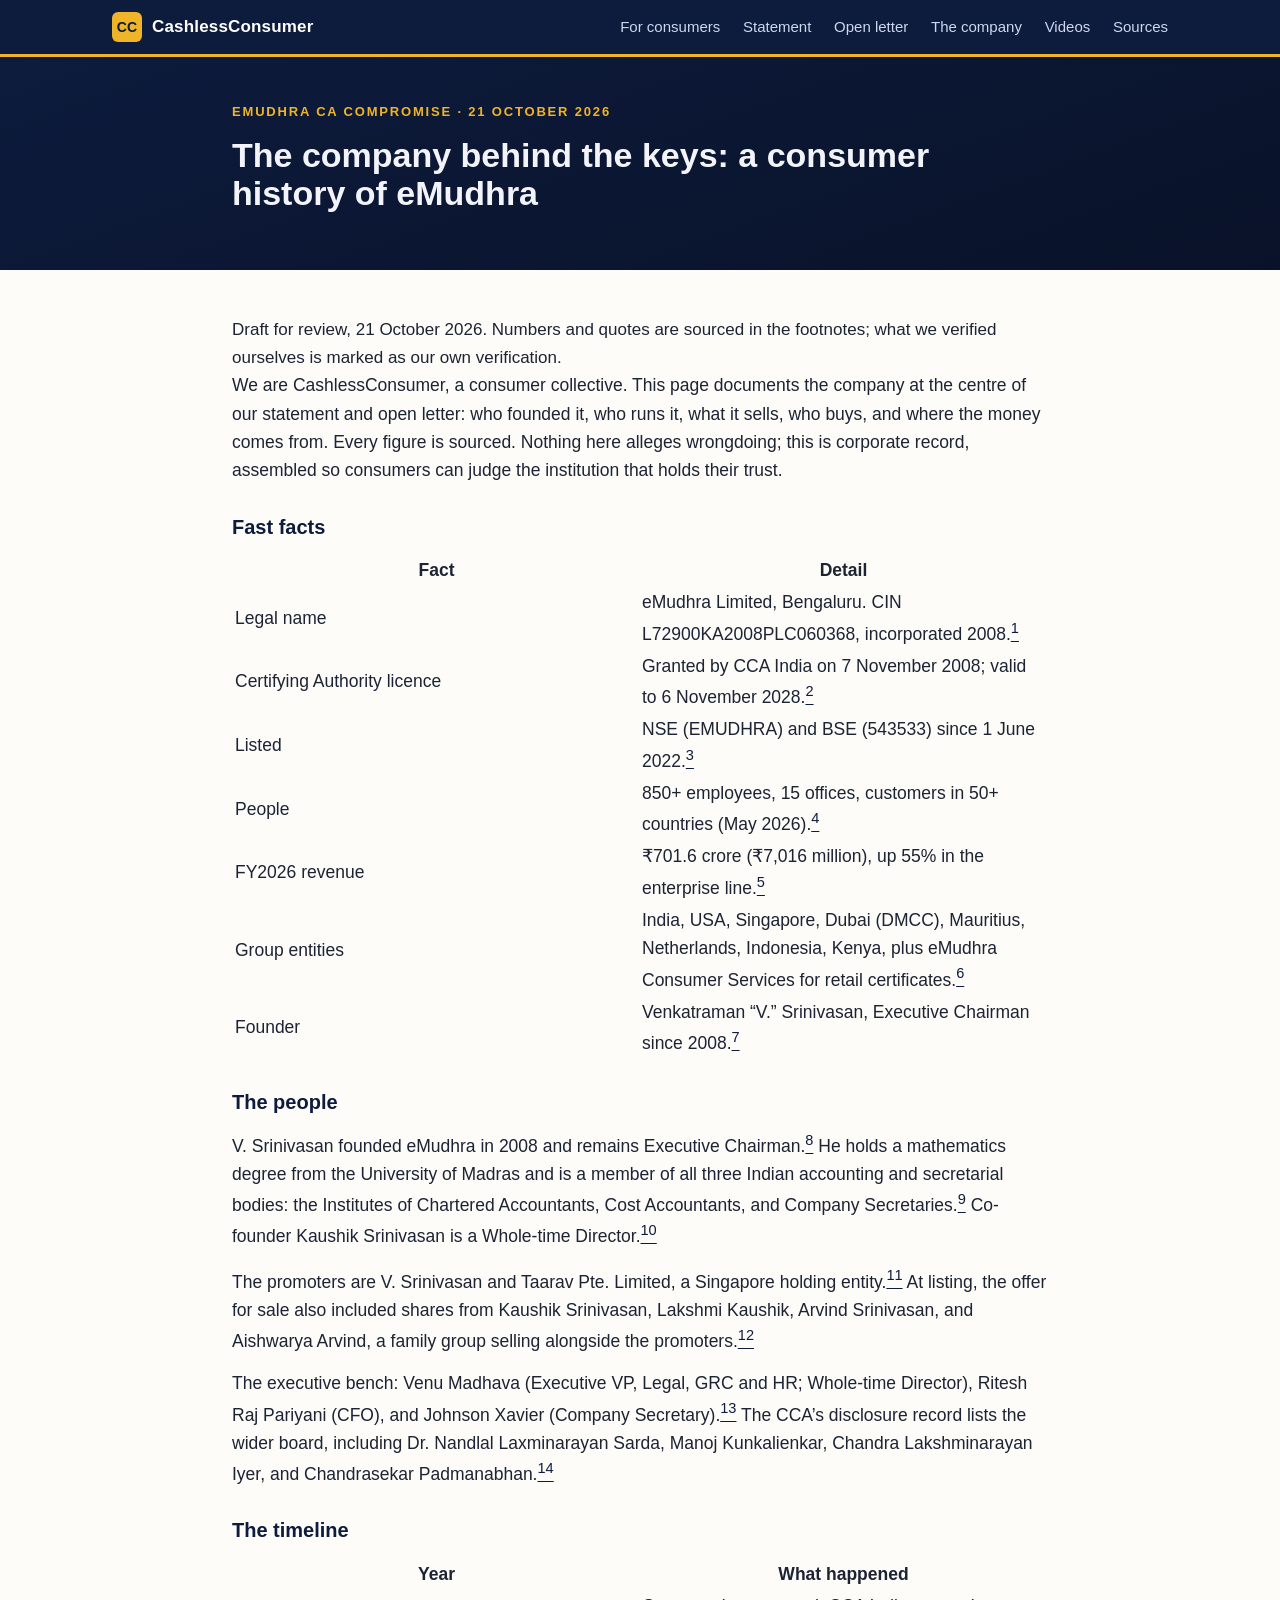
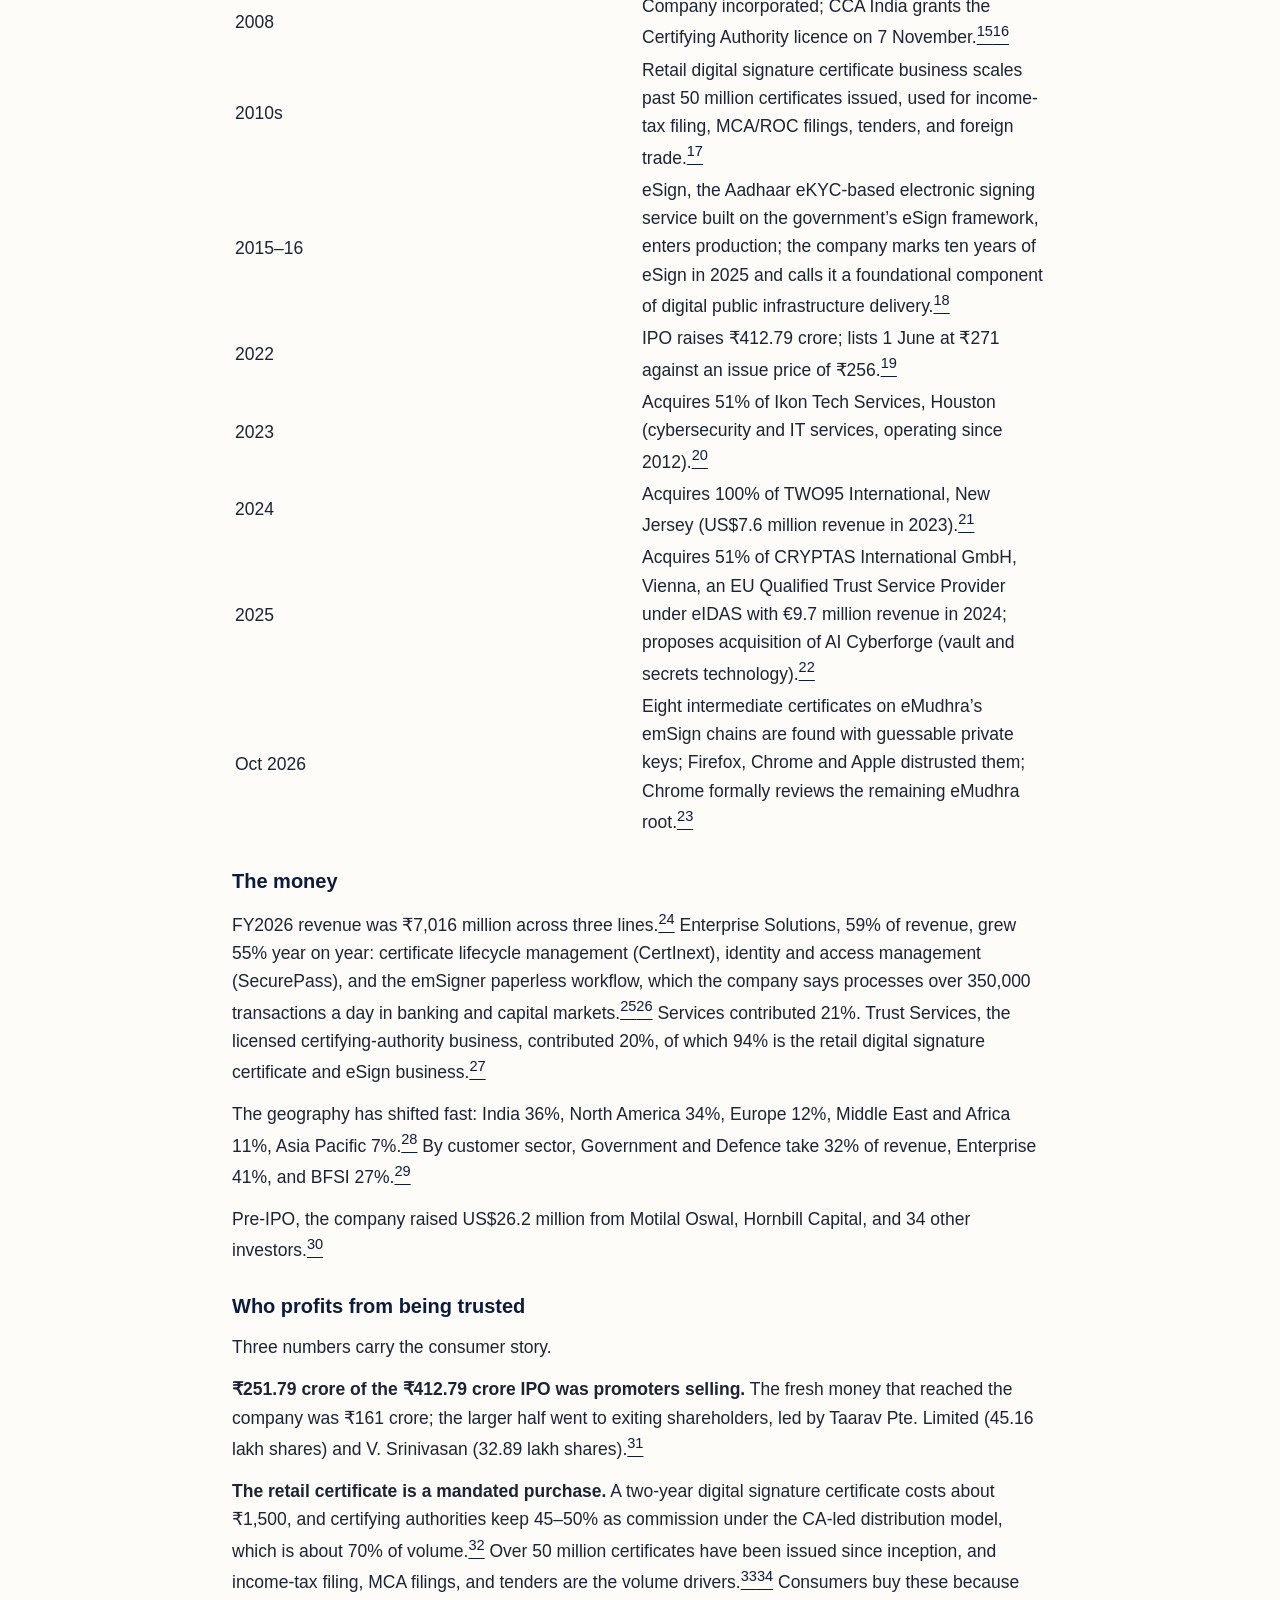
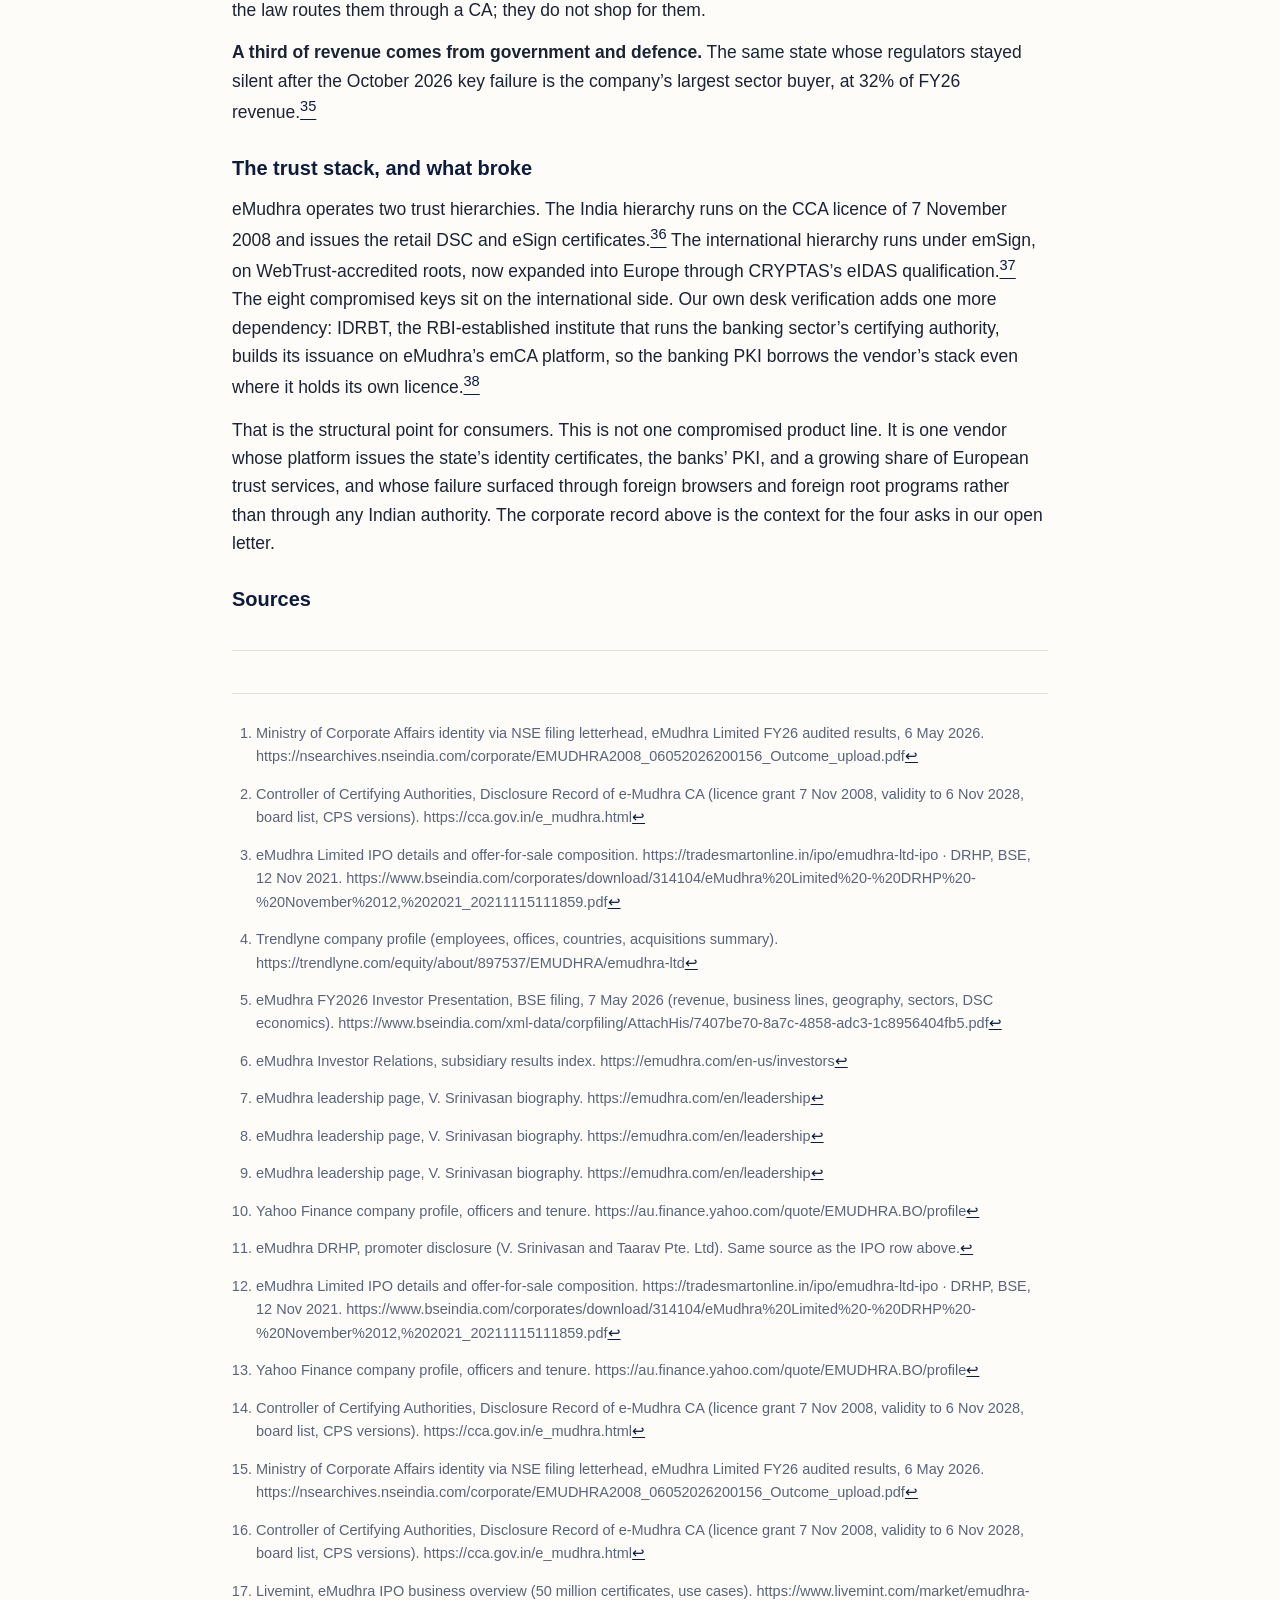
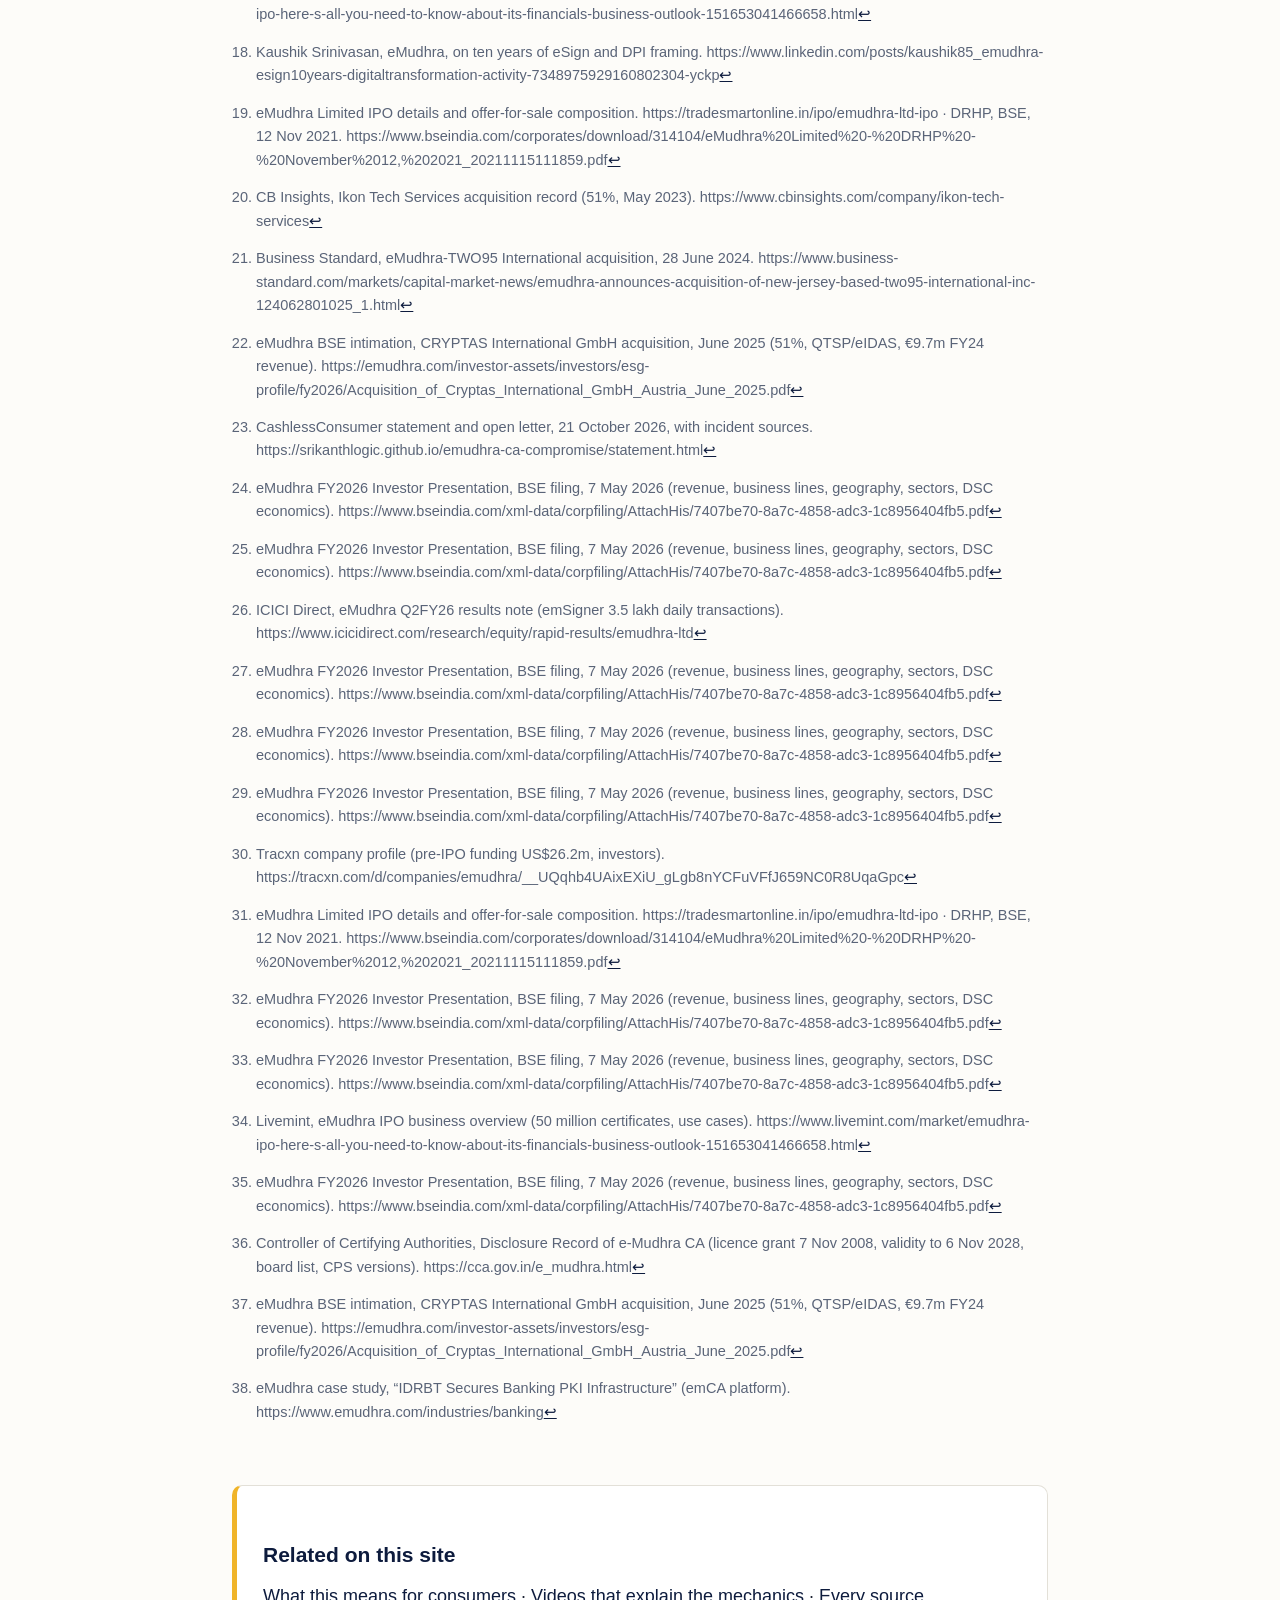
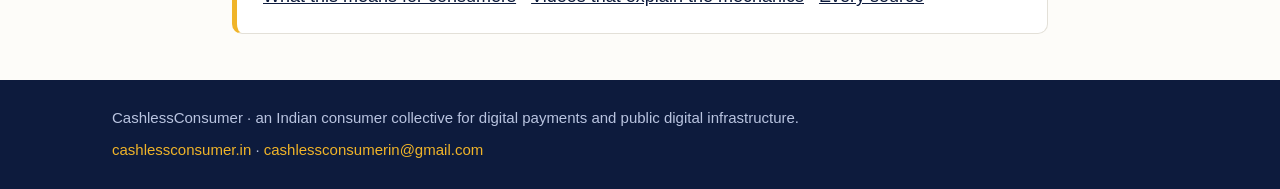
==== commit 1c69ac2e: "company page: drop duplicated body heading" ====
--- a/company.html
+++ b/company.html
@@ -36,8 +36,6 @@
     <div class="wrap">
       <div class="banner-note">Draft for review, 21 October 2026. Numbers and quotes are sourced in the footnotes; what we verified ourselves is marked as our own verification.</div>
       <div class="prose">
-<h2 id="the-company-behind-the-keys-emudhra-from-licence-to-listing">The
-company behind the keys: eMudhra, from licence to listing</h2>
 <p>We are CashlessConsumer, a consumer collective. This page documents
 the company at the centre of our statement and open letter: who founded
 it, who runs it, what it sells, who buys, and where the money comes
@@ -488,4 +486,4 @@
   </div>
 </footer>
 </body>
-</html>+</html>
